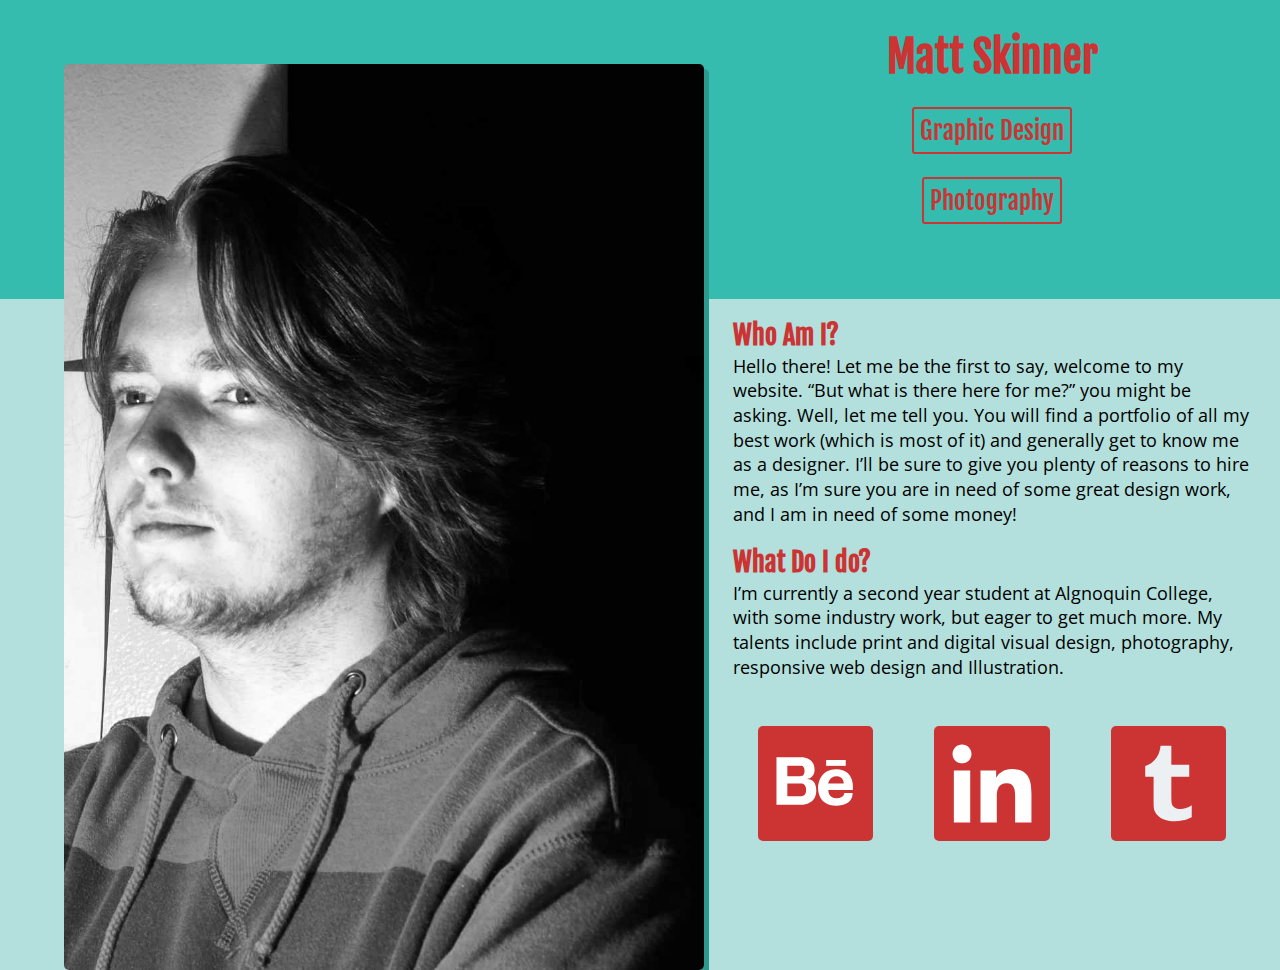
==== index.html @ 2a9425a4 "changed font size" ====
<!DOCTYPE html>
<html lang="en-ca">
<head>
	<meta charset="utf-8">
	<meta name="viewport" content="width=device-width, initial-scale=1.0, maximum-scale=1.0, target-densitydpi=medium-dpi, user-scalable=0" />
	<title>Matt Skinner</title>
	<link href="css/main.css" rel="stylesheet">
	<link href='https://fonts.googleapis.com/css?family=Fjalla+One|Open+Sans:400,400italic' rel='stylesheet' type='text/css'>
	<meta name="handheldfriendly" content="true">
	<meta name="mobileoptimized" content="240">
</head>
<body>



<header>
<img src="images/banner.jpg" alt="a picture of me">
<div class="title">
<h1>Matt Skinner</h1>

	<nav>
		<ul>
			<li class="nav-1"><a href="#">Graphic Design</a></li>
			<li class="nav-2"><a href="#">Photography</a></li>
		</ul>
	</nav>

</header>
</div>
<main>

<div class="who-am-i">
	<h2>Who Am I?</h2>
	<p>
	Hello there! Let me be the first to say, welcome to my website. “But what is there here for me?” you might be asking. Well, let me tell you. You will find a portfolio of all my best work (which is most of it) and generally get to know me as a designer. I’ll be sure to give you plenty of reasons to hire me, as I’m sure you are in need of some great design work, and I am in need of some money!
	</p>


<div class="what-i-do">
	<h2>What Do I do?</h2>
	<p>
	I’m currently a second year student at Algnoquin College, with some industry work, but eager to get much more. My talents include print and digital visual design, photography, responsive web design and Illustration.
	</p>
</div>
</div>
</main>


<footer>
<a href="https://www.behance.net/MattSkinner">
  <img src="images/behance.svg" alt="An icon linking to my e-mail">
</a>

<a href="https://ca.linkedin.com/in/mattskinnerartanddesign">
  <img src="images/linkedin.svg" alt="An icon linking to my e-mail">
</a>

<a href="http://mattskinner30.tumblr.com/">
  <img src="images/tumblr.svg" alt="An icon linking to my e-mail">
</a>

</footer>

























</body>
---- css/main.css ----
/*
font-family: 'Fjalla One', sans-serif;
font-family: 'Libre Baskerville', serif;
dark blue: #35BCAF;
light blue: #B3DFDC;
Blue Shadow: #2B998E;
light red: #EF7E67;
red: #FF6C6A;
Dark red: #CC3333;
*/


@-moz-viewport {width: device-width; scale: 1;}
@-ms-viewport {width: device-width; scale: 1;}
@-o-viewport {width: device-width; scale: 1;}
@-webkit-viewport {width: device-width; scale: 1;}
@viewport {width: device-width; scale: 1;}

html {
	box-sizing: border-box;
	text-size-adjust: 100%;
	-moz-text-size-adjust: 100%;
	-ms-text-size-adjust: 100%;
	-webkit-text-size-adjust: 100%;
	font-size: 100%;
	line-height: 1.3;
	margin-top: 0;
}

*, *::before, *::after {
	box-sizing: inherit;
}

body {
	margin: 0;
}

header {
	background-color: #35BCAF;
    padding-bottom: 1em;
}
header img {
	width: 90%;
	margin: 5% 5% 0 5%;
	border-radius: 5px;
	box-shadow: 5px 5px 0px #2B998E;
}

h1 {
	/*
	background-image: url("../images/banner.jpg");
	background-size: 100%;
	background-repeat: no-repeat;
	*/
	text-align: left;
	font-family: 'Fjalla One', sans-serif;
	font-size: 2.369rem;
	text-align: center;
	color: #CC3333;
}

header nav ul {
	padding:0;
}

header nav li {
	display: block;
	text-decoration: none;
	list-style-type: none;
	text-align: center;
}

.nav-2 {
	margin-top: 2em;
}

header nav a {
	text-decoration: none;
	list-style-type: none;
	font-family: 'Fjalla One', sans-serif;
	color: black;
	font-size: 1.414rem;
	text-align: center;
	color: #CC3333;
	border: 2px solid #CC3333;
	border-radius: 3px;
	padding: 0.25em;
}

header nav a:hover {
	box-shadow: 5px 5px 0px #2B998E;
	padding: 0.35em;
}

main {
	margin-top: 2em;
	background-color: #B3DFDC;
	margin: 0;
	padding: 1em 0 0 0;
}

main h2 {
	font-family: 'Fjalla One', sans-serif;
	color: #CC3333;
	margin:0;
	padding:0 0 0 5%;
}

main p {
	padding: 0 5% 1em 5%;
	font-family: 'Open Sans', sans-serif;
	margin: 0;
}

footer a {
    text-decoration: none;
    color:#292A2E;
	font-family: 'Fjalla One', sans-serif;
}

footer img {
	width: 30%;
	border-radius: 5px;
	margin: 5% 35% 5% 35%;
}

footer img:hover {
	box-shadow: 5px 5px 0px #2B998E;
	width: 35%;
	margin: 5% 32.5% 5% 32.5%;

}
/* For lines on the sides of the nav
.nav-1 {
	border-left: 1px solid #f8381f;
	border-right: 1px solid #f8381f;
	margin-left: 5%;
	margin-bottom: 0.5em;
	padding-left: 10px;
}

.nav-2 {
	border-left: 1px solid #f8381f;
	border-right: 1px solid #f8381f;
	margin-left: 5%;
	padding-left: 10px;
}
*/



@media only screen and (min-width: 24em) {
	footer {
		text-align: center;
		padding-bottom: 2em;
	}

	footer img {
		display: inline-block;
		width: 20%;
		margin: 5%;
	}

	footer img:hover {
		width: 22.5%;
		margin: 0 5%;
	}

}

@media only screen and (min-width: 45em) {
	html {
		font-size: 110%;
		line-height: 1.4;
	}

	.title {
		float: right;
		background-color: #35BCAF;
		width: 40%;
		margin-right: 2.5%;
	}

	header img {
		width: 50%;
		margin: 5% 0 0 5%;
		float: left;
		max-height: 1000px;
		max-width: 706px;
	}

	header {
	padding-bottom: 17em;

	}

	.who-am-i {
		margin-left: 55%;
		clear: right;
	}

	footer {
		width: 45%;
		float: right;
		clear: clear;
	}

	body {
		background-color: #B3DFDC;
	}


}
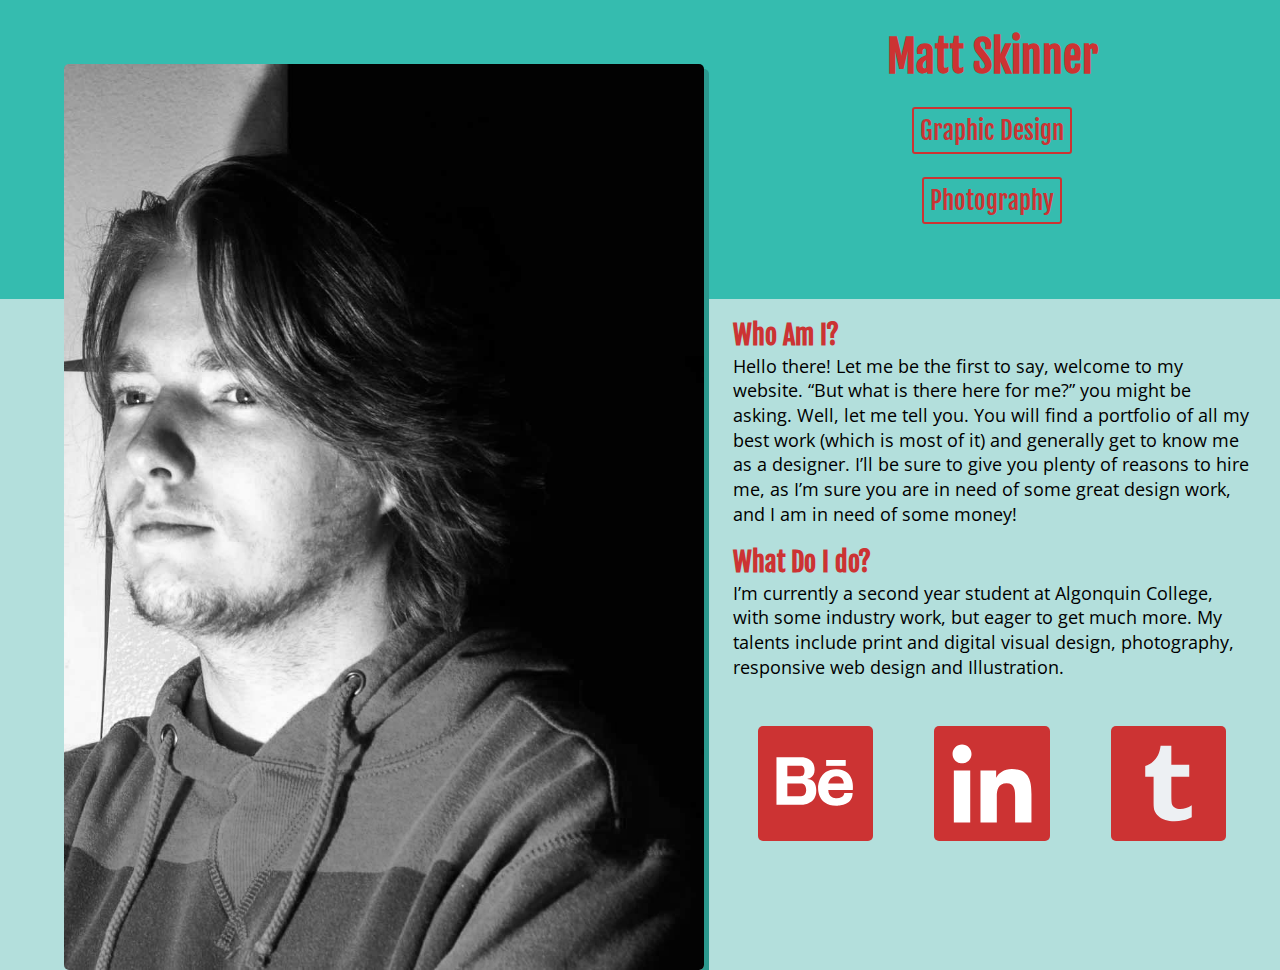
==== commit 52c2956e: "Fixed Typo" ====
--- a/index.html
+++ b/index.html
@@ -39,7 +39,7 @@
 <div class="what-i-do">
 	<h2>What Do I do?</h2>
 	<p>
-	I’m currently a second year student at Algnoquin College, with some industry work, but eager to get much more. My talents include print and digital visual design, photography, responsive web design and Illustration.
+	I’m currently a second year student at Algonquin College, with some industry work, but eager to get much more. My talents include print and digital visual design, photography, responsive web design and Illustration.
 	</p>
 </div>
 </div>
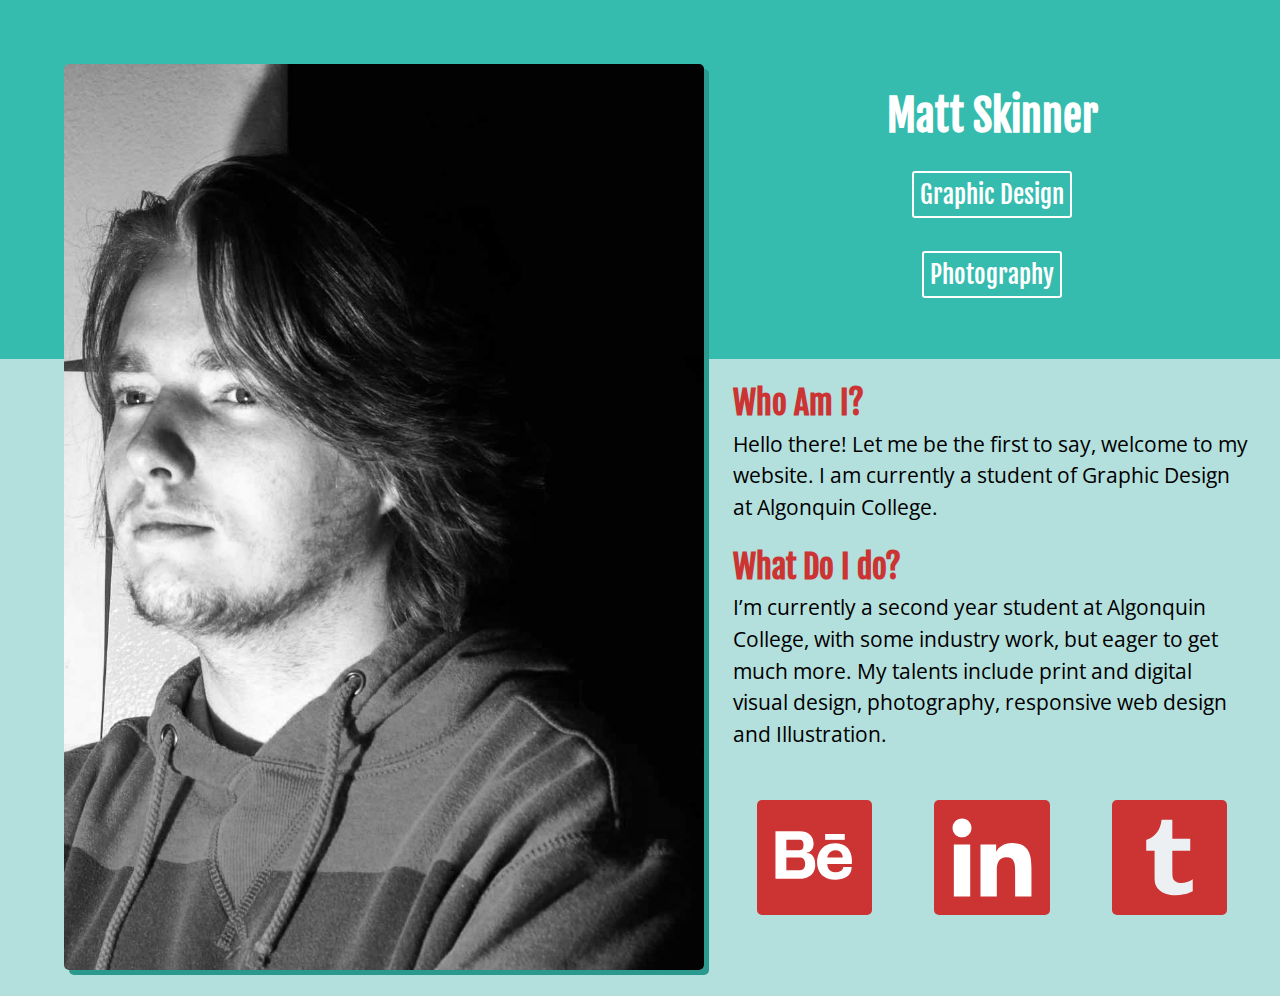
==== commit 5e3e3e19: "Fixed Social Media Placement" ====
--- a/index.html
+++ b/index.html
@@ -32,7 +32,7 @@
 <div class="who-am-i">
 	<h2>Who Am I?</h2>
 	<p>
-	Hello there! Let me be the first to say, welcome to my website. “But what is there here for me?” you might be asking. Well, let me tell you. You will find a portfolio of all my best work (which is most of it) and generally get to know me as a designer. I’ll be sure to give you plenty of reasons to hire me, as I’m sure you are in need of some great design work, and I am in need of some money!
+	Hello there! Let me be the first to say, welcome to my website. I am currently a student of Graphic Design at Algonquin College. 
 	</p>
 
 
@@ -48,15 +48,15 @@
 
 <footer>
 <a href="https://www.behance.net/MattSkinner">
-  <img src="images/behance.svg" alt="An icon linking to my e-mail">
+  <img src="images/behance.svg" alt="An icon linking to my behance">
 </a>
 
 <a href="https://ca.linkedin.com/in/mattskinnerartanddesign">
-  <img src="images/linkedin.svg" alt="An icon linking to my e-mail">
+  <img src="images/linkedin.svg" alt="An icon linking to my linkedin">
 </a>
 
 <a href="http://mattskinner30.tumblr.com/">
-  <img src="images/tumblr.svg" alt="An icon linking to my e-mail">
+  <img src="images/tumblr.svg" alt="An icon linking to my tumblr">
 </a>
 
 </footer>
--- a/css/main.css
+++ b/css/main.css
@@ -7,6 +7,9 @@
 light red: #EF7E67;
 red: #FF6C6A;
 Dark red: #CC3333;
+
+
+FAVE ICON
 */
 
 
@@ -33,6 +36,7 @@
 
 body {
 	margin: 0;
+	background-color: #B3DFDC;
 }
 
 header {
@@ -56,7 +60,7 @@
 	font-family: 'Fjalla One', sans-serif;
 	font-size: 2.369rem;
 	text-align: center;
-	color: #CC3333;
+	color: white;
 }
 
 header nav ul {
@@ -81,8 +85,8 @@
 	color: black;
 	font-size: 1.414rem;
 	text-align: center;
-	color: #CC3333;
-	border: 2px solid #CC3333;
+	color: white;
+	border: 2px solid white;
 	border-radius: 3px;
 	padding: 0.25em;
 }
@@ -90,6 +94,8 @@
 header nav a:hover {
 	box-shadow: 5px 5px 0px #2B998E;
 	padding: 0.35em;
+	border: 3px solid #CC3333;
+	color: #CC3333;
 }
 
 main {
@@ -119,6 +125,19 @@
 }
 
 footer img {
+		display: inline-block;
+		border-radius: 5px;
+		width: 20%;
+		margin: 5%;
+	}
+
+	footer img:hover {
+		width: 22.5%;
+		margin: 0 5%;
+}
+
+/*
+footer img {
 	width: 30%;
 	border-radius: 5px;
 	margin: 5% 35% 5% 35%;
@@ -130,6 +149,9 @@
 	margin: 5% 32.5% 5% 32.5%;
 
 }
+
+*/
+
 /* For lines on the sides of the nav
 .nav-1 {
 	border-left: 1px solid #f8381f;
@@ -202,7 +224,7 @@
 	footer {
 		width: 45%;
 		float: right;
-		clear: clear;
+		clear: none;
 	}
 
 	body {
@@ -212,38 +234,57 @@
 
 }
 
-
-
-
-
-
-
-
-
-
-
-
-
-
-
-
-
-
-
-
-
-
-
-
-
-
-
-
-
-
-
-
-
-
-
-
+@media only screen and (min-width: 73em) {
+	body {
+		max-width: 1500px;
+		font-size: 120%;
+		line-height: 1.5;
+	}
+
+
+	h1 {
+		margin-top: 2em;
+		font-size: 200%;
+	}
+
+	footer {
+		float: right;
+		clear: none;
+	}
+}
+
+
+
+
+
+
+
+
+
+
+
+
+
+
+
+
+
+
+
+
+
+
+
+
+
+
+
+
+
+
+
+
+
+
+
+
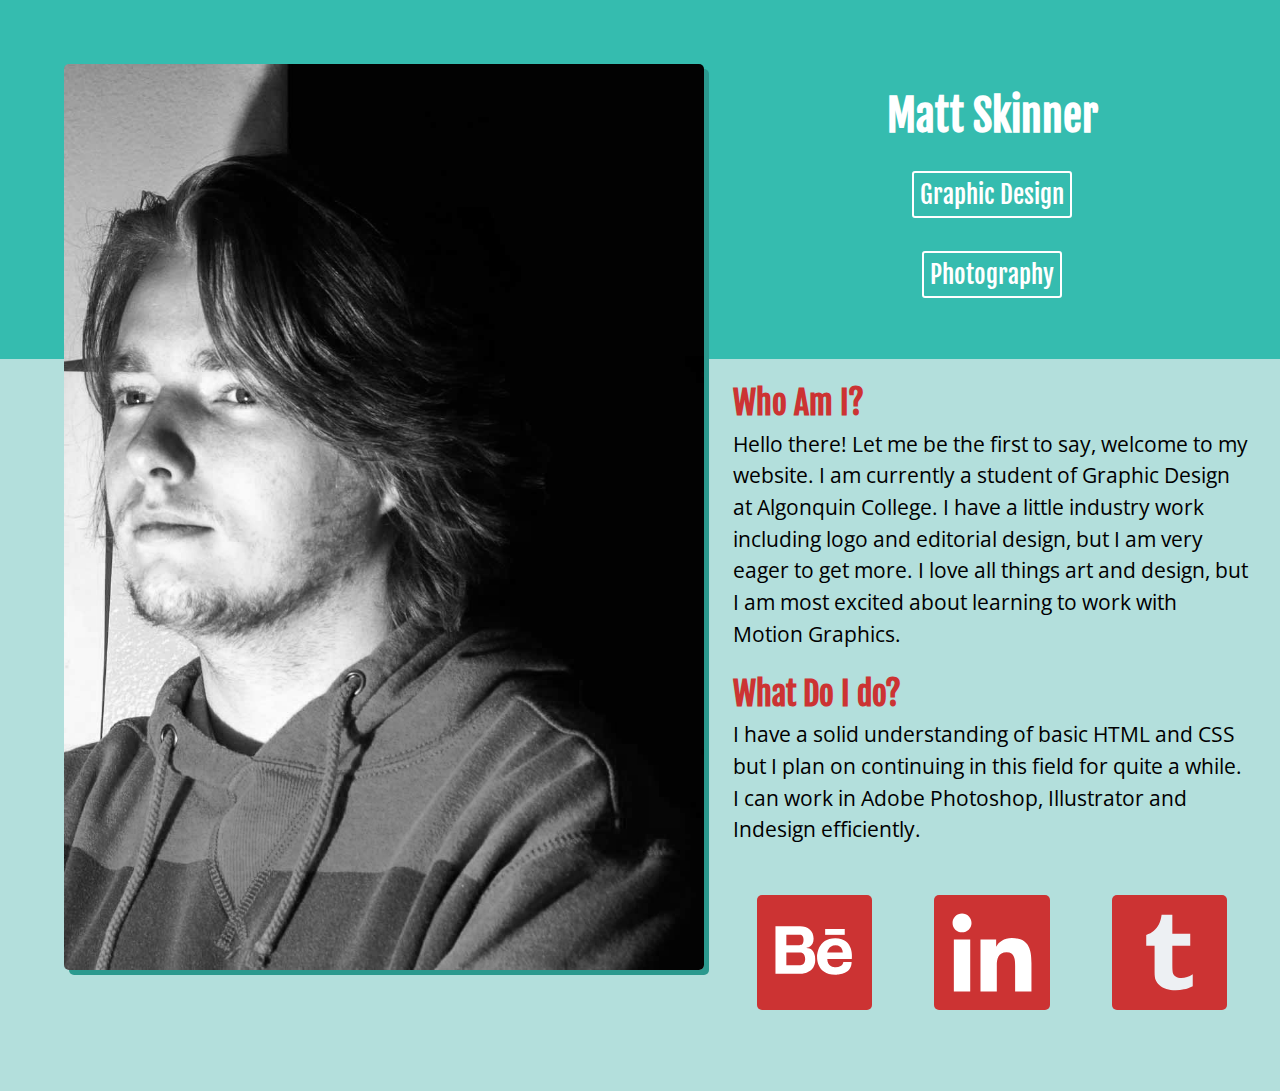
==== commit e868b2b6: "Added a gallery page" ====
--- a/index.html
+++ b/index.html
@@ -5,6 +5,7 @@
 	<meta name="viewport" content="width=device-width, initial-scale=1.0, maximum-scale=1.0, target-densitydpi=medium-dpi, user-scalable=0" />
 	<title>Matt Skinner</title>
 	<link href="css/main.css" rel="stylesheet">
+
 	<link href='https://fonts.googleapis.com/css?family=Fjalla+One|Open+Sans:400,400italic' rel='stylesheet' type='text/css'>
 	<meta name="handheldfriendly" content="true">
 	<meta name="mobileoptimized" content="240">
@@ -20,8 +21,8 @@
 
 	<nav>
 		<ul>
-			<li class="nav-1"><a href="#">Graphic Design</a></li>
-			<li class="nav-2"><a href="#">Photography</a></li>
+			<li class="nav-1"><a href="gallery.html">Graphic Design</a></li>
+			<li class="nav-2"><a href="gallery.html">Photography</a></li>
 		</ul>
 	</nav>
 
@@ -32,14 +33,14 @@
 <div class="who-am-i">
 	<h2>Who Am I?</h2>
 	<p>
-	Hello there! Let me be the first to say, welcome to my website. I am currently a student of Graphic Design at Algonquin College. 
+	Hello there! Let me be the first to say, welcome to my website. I am currently a student of Graphic Design at Algonquin College. I have a little industry work including logo and editorial design, but I am very eager to get more. I love all things art and design, but I am most excited about learning to work with Motion Graphics. 
 	</p>
 
 
 <div class="what-i-do">
 	<h2>What Do I do?</h2>
 	<p>
-	I’m currently a second year student at Algonquin College, with some industry work, but eager to get much more. My talents include print and digital visual design, photography, responsive web design and Illustration.
+	I have a solid understanding of basic HTML and CSS but I plan on continuing in this field for quite a while. I can work in Adobe Photoshop, Illustrator and Indesign efficiently. 
 	</p>
 </div>
 </div>
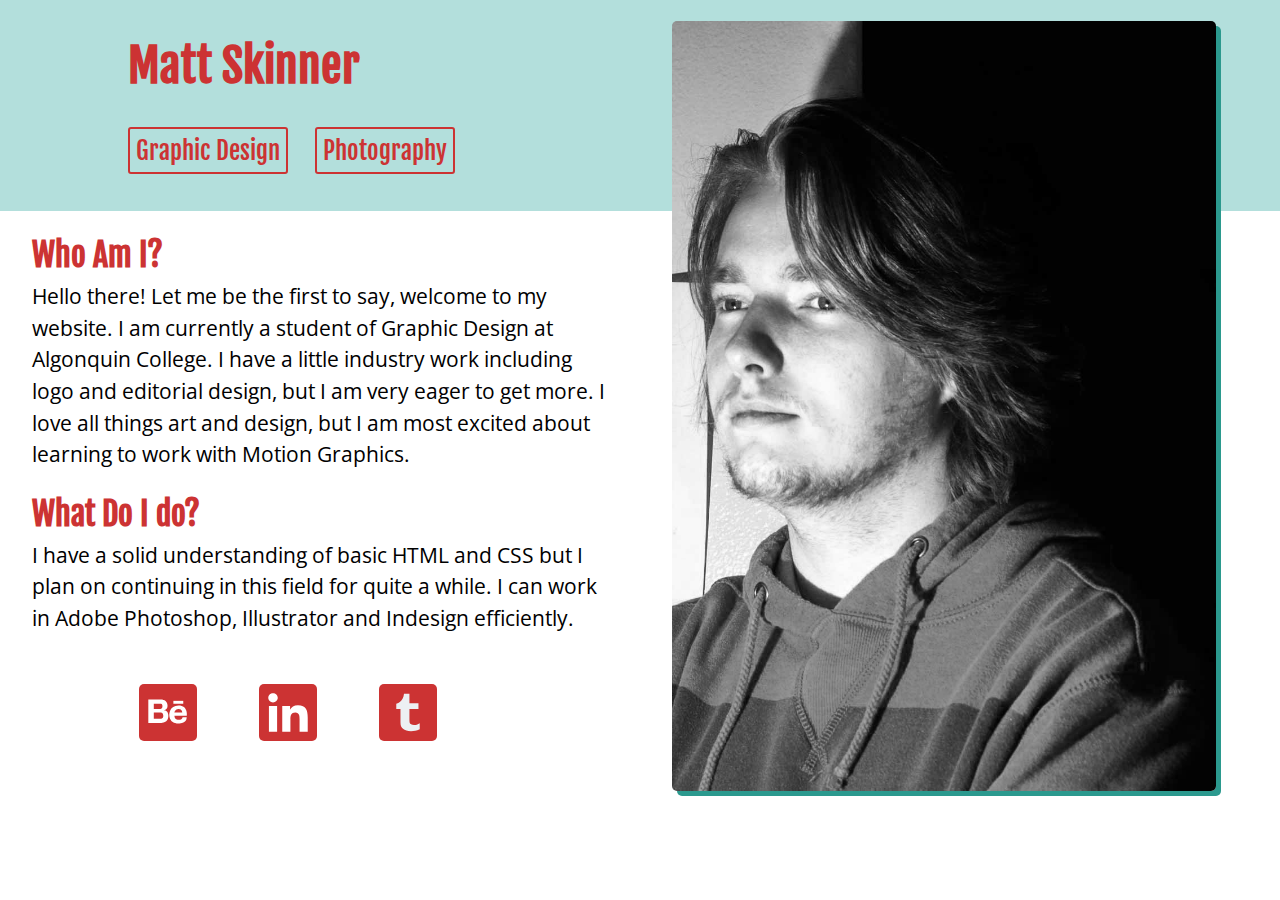
==== commit ccf2c29e: "Adjusted media query size and colour" ====
--- a/index.html
+++ b/index.html
@@ -6,7 +6,7 @@
 	<title>Matt Skinner</title>
 	<link href="css/main.css" rel="stylesheet">
 
-	<link href='https://fonts.googleapis.com/css?family=Fjalla+One|Open+Sans:400,400italic' rel='stylesheet' type='text/css'>
+	<link href='https://fonts.googleapis.com/css?family=Fjalla+One%7COpen+Sans:400,400italic' rel='stylesheet' type='text/css'>
 	<meta name="handheldfriendly" content="true">
 	<meta name="mobileoptimized" content="240">
 </head>
@@ -25,9 +25,8 @@
 			<li class="nav-2"><a href="gallery.html">Photography</a></li>
 		</ul>
 	</nav>
-
+</div>
 </header>
-</div>
 <main>
 
 <div class="who-am-i">
@@ -62,28 +61,4 @@
 
 </footer>
 
-
-
-
-
-
-
-
-
-
-
-
-
-
-
-
-
-
-
-
-
-
-
-
-
 </body>
--- a/css/main.css
+++ b/css/main.css
@@ -25,7 +25,6 @@
 	-moz-text-size-adjust: 100%;
 	-ms-text-size-adjust: 100%;
 	-webkit-text-size-adjust: 100%;
-	font-size: 100%;
 	line-height: 1.3;
 	margin-top: 0;
 }
@@ -36,11 +35,11 @@
 
 body {
 	margin: 0;
+	background-color: white;
+}
+
+header {
 	background-color: #B3DFDC;
-}
-
-header {
-	background-color: #35BCAF;
     padding-bottom: 1em;
 }
 header img {
@@ -51,16 +50,11 @@
 }
 
 h1 {
-	/*
-	background-image: url("../images/banner.jpg");
-	background-size: 100%;
-	background-repeat: no-repeat;
-	*/
 	text-align: left;
 	font-family: 'Fjalla One', sans-serif;
 	font-size: 2.369rem;
 	text-align: center;
-	color: white;
+	color: #CC3333;
 }
 
 header nav ul {
@@ -85,14 +79,14 @@
 	color: black;
 	font-size: 1.414rem;
 	text-align: center;
-	color: white;
-	border: 2px solid white;
+	color: #CC3333;
+	border: 2px solid #CC3333;
 	border-radius: 3px;
 	padding: 0.25em;
 }
 
 header nav a:hover {
-	box-shadow: 5px 5px 0px #2B998E;
+	box-shadow: 5px 5px 0px #0e0e0e;
 	padding: 0.35em;
 	border: 3px solid #CC3333;
 	color: #CC3333;
@@ -100,7 +94,6 @@
 
 main {
 	margin-top: 2em;
-	background-color: #B3DFDC;
 	margin: 0;
 	padding: 1em 0 0 0;
 }
@@ -118,6 +111,9 @@
 	margin: 0;
 }
 
+footer {
+	text-align: center;
+}
 footer a {
     text-decoration: none;
     color:#292A2E;
@@ -129,45 +125,18 @@
 		border-radius: 5px;
 		width: 20%;
 		margin: 5%;
-	}
-
-	footer img:hover {
-		width: 22.5%;
-		margin: 0 5%;
-}
-
-/*
-footer img {
-	width: 30%;
-	border-radius: 5px;
-	margin: 5% 35% 5% 35%;
-}
+		min-width: 50px;
+	}
 
 footer img:hover {
-	box-shadow: 5px 5px 0px #2B998E;
-	width: 35%;
-	margin: 5% 32.5% 5% 32.5%;
-
-}
-
-*/
-
-/* For lines on the sides of the nav
-.nav-1 {
-	border-left: 1px solid #f8381f;
-	border-right: 1px solid #f8381f;
-	margin-left: 5%;
-	margin-bottom: 0.5em;
-	padding-left: 10px;
-}
-
-.nav-2 {
-	border-left: 1px solid #f8381f;
-	border-right: 1px solid #f8381f;
-	margin-left: 5%;
-	padding-left: 10px;
-}
-*/
+		transform: translate(0, -5px);
+		box-shadow: 5px 5px 0px #252525;
+
+	}
+
+
+
+
 
 
 
@@ -179,18 +148,20 @@
 
 	footer img {
 		display: inline-block;
-		width: 20%;
+		width: 10%;
 		margin: 5%;
 	}
 
-	footer img:hover {
-		width: 22.5%;
-		margin: 0 5%;
-	}
-
-}
-
-@media only screen and (min-width: 45em) {
+}
+
+
+
+
+
+
+
+
+@media only screen and (min-width: 35em) {
 	html {
 		font-size: 110%;
 		line-height: 1.4;
@@ -198,41 +169,44 @@
 
 	.title {
 		float: right;
-		background-color: #35BCAF;
 		width: 40%;
 		margin-right: 2.5%;
 	}
 
+	h1, .title li {
+		text-align: left;
+	}
+
 	header img {
-		width: 50%;
-		margin: 5% 0 0 5%;
-		float: left;
+		width: 45%;
+		margin: 5% 5% 0 0;
+		float: right;
 		max-height: 1000px;
 		max-width: 706px;
 	}
 
 	header {
-	padding-bottom: 17em;
+	padding-bottom: 15em;
 
 	}
 
 	.who-am-i {
-		margin-left: 55%;
-		clear: right;
+		width: 50%;
 	}
 
 	footer {
 		width: 45%;
-		float: right;
-		clear: none;
-	}
-
-	body {
-		background-color: #B3DFDC;
-	}
-
-
-}
+	}
+
+}
+
+
+
+
+
+
+
+
 
 @media only screen and (min-width: 73em) {
 	body {
@@ -241,50 +215,63 @@
 		line-height: 1.5;
 	}
 
+	header {
+		padding-bottom: 10em;
+
+	}
+
+	header img {
+		margin-top: 1em;
+		max-width: 544px;
+		max-height: 770px;
+	}
 
 	h1 {
-		margin-top: 2em;
-		font-size: 200%;
-	}
-
-	footer {
-		float: right;
-		clear: none;
-	}
-}
-
-
-
-
-
-
-
-
-
-
-
-
-
-
-
-
-
-
-
-
-
-
-
-
-
-
-
-
-
-
-
-
-
-
-
-
+
+		font-size: 220%;
+	}
+
+	.title li {
+		display: inline-block;
+		margin: 0 1em 0 0;
+	}
+
+
+
+}
+
+
+
+
+
+
+
+
+
+
+
+
+
+
+
+
+
+
+
+
+
+
+
+
+
+
+
+
+
+
+
+
+
+
+
+
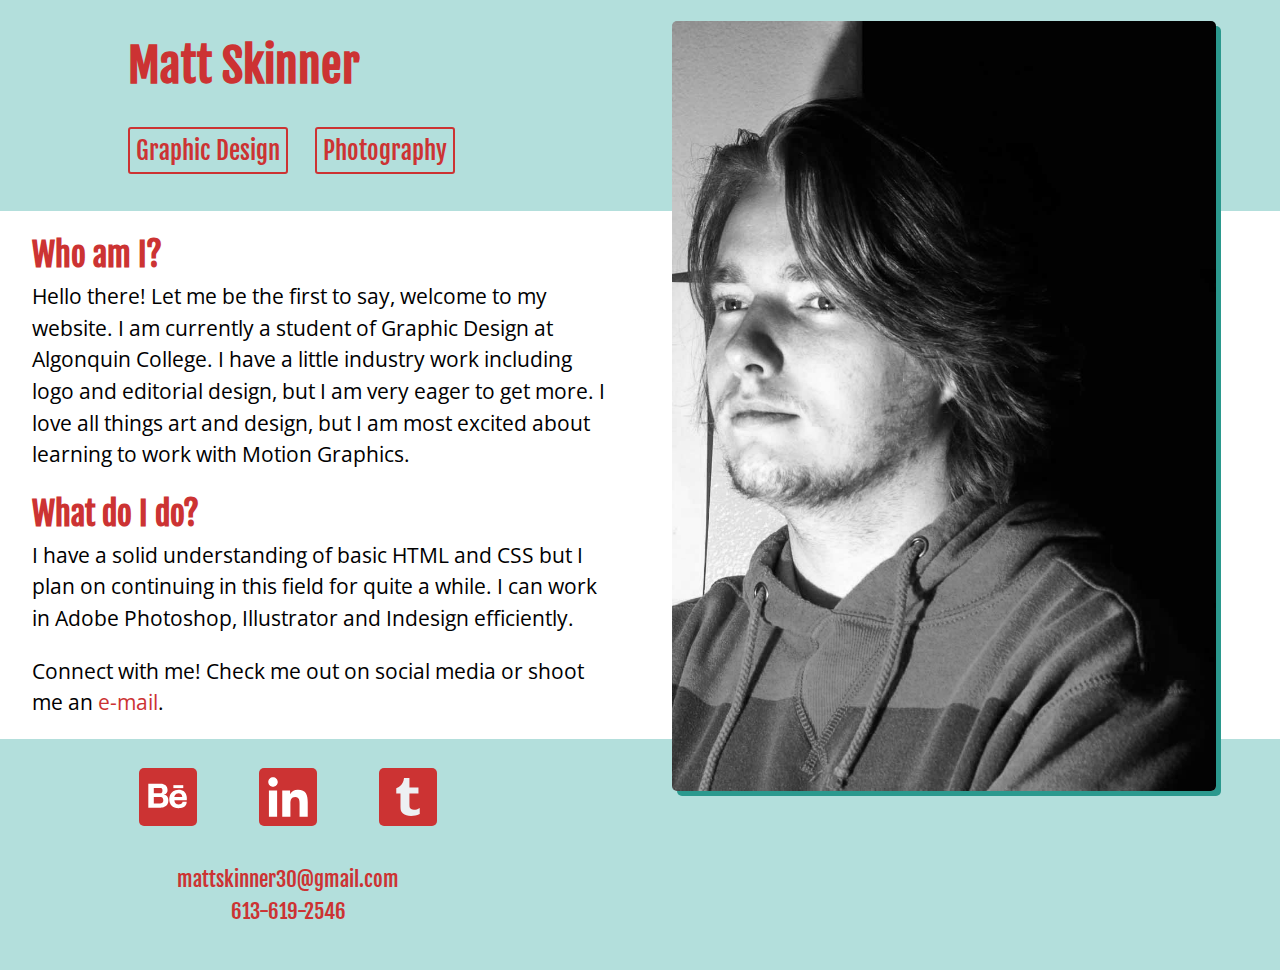
==== commit 7f8ca425: "Adde final (hopefully) Touches" ====
--- a/index.html
+++ b/index.html
@@ -5,7 +5,7 @@
 	<meta name="viewport" content="width=device-width, initial-scale=1.0, maximum-scale=1.0, target-densitydpi=medium-dpi, user-scalable=0" />
 	<title>Matt Skinner</title>
 	<link href="css/main.css" rel="stylesheet">
-
+	<link rel="shortcut icon" href="images/favicon.png">
 	<link href='https://fonts.googleapis.com/css?family=Fjalla+One%7COpen+Sans:400,400italic' rel='stylesheet' type='text/css'>
 	<meta name="handheldfriendly" content="true">
 	<meta name="mobileoptimized" content="240">
@@ -30,22 +30,24 @@
 <main>
 
 <div class="who-am-i">
-	<h2>Who Am I?</h2>
+	<h2>Who am I?</h2>
 	<p>
 	Hello there! Let me be the first to say, welcome to my website. I am currently a student of Graphic Design at Algonquin College. I have a little industry work including logo and editorial design, but I am very eager to get more. I love all things art and design, but I am most excited about learning to work with Motion Graphics. 
 	</p>
 
 
-<div class="what-i-do">
-	<h2>What Do I do?</h2>
+
+	<h2>What do I do?</h2>
 	<p>
 	I have a solid understanding of basic HTML and CSS but I plan on continuing in this field for quite a while. I can work in Adobe Photoshop, Illustrator and Indesign efficiently. 
 	</p>
-</div>
+
+	<p>Connect with me! Check me out on social media or shoot me an <a  class="email" href="mailto:mattskinner30@gmail.com">e-mail</a>.</p>
+
 </div>
 </main>
 
-
+<div class="bgcolour">
 <footer>
 <a href="https://www.behance.net/MattSkinner">
   <img src="images/behance.svg" alt="An icon linking to my behance">
@@ -59,6 +61,10 @@
   <img src="images/tumblr.svg" alt="An icon linking to my tumblr">
 </a>
 
+<div class="contact">
+<a href="mailto:mattskinner30@gmail.com"><address>mattskinner30@gmail.com</address></a>
+<a href="tel:613-619-2546">613-619-2546</a>
+</div>
 </footer>
-
+</div>
 </body>
--- a/css/main.css
+++ b/css/main.css
@@ -86,7 +86,7 @@
 }
 
 header nav a:hover {
-	box-shadow: 5px 5px 0px #0e0e0e;
+	box-shadow: 5px 5px 0px #2B998E;
 	padding: 0.35em;
 	border: 3px solid #CC3333;
 	color: #CC3333;
@@ -111,9 +111,19 @@
 	margin: 0;
 }
 
+.email {
+	text-decoration: none;
+	color:#CC3333;
+}
+
+.email:hover {
+	text-decoration: underline;
+}
+
 footer {
 	text-align: center;
 }
+
 footer a {
     text-decoration: none;
     color:#292A2E;
@@ -130,14 +140,40 @@
 
 footer img:hover {
 		transform: translate(0, -5px);
-		box-shadow: 5px 5px 0px #252525;
-
-	}
-
-
-
-
-
+		box-shadow: 5px 5px 0px #aaa;
+
+	}
+
+
+
+.contact {
+			text-align: left;
+			text-decoration: none;
+			font-family: 'Fjalla One', sans-serif;
+			color: #CC3333;
+			text-align: center;
+			line-height: 1.5;
+}
+
+.contact a {
+			color:#CC3333;
+
+
+}
+
+address {
+			font-style: normal;
+			color: #CC3333;
+}
+
+footer a:hover {
+	text-decoration: underline;
+}
+
+.bgcolour {
+		background-color: #B3DFDC;
+
+}
 
 
 @media only screen and (min-width: 24em) {
@@ -241,37 +277,80 @@
 }
 
 
-
-
-
-
-
-
-
-
-
-
-
-
-
-
-
-
-
-
-
-
-
-
-
-
-
-
-
-
-
-
-
-
-
-
+@media print {
+		body {
+			width: 336px;
+			height: 192px;
+			border: 2px dashed #CC3333;
+		}
+
+		img {
+			display: none;
+		}
+
+		main a {
+			d
+			isplay: none;
+		}
+		header a {
+			display: none;
+		}
+
+		h1 {
+			text-align: left;
+			float: left;
+			padding-left: 5%;
+			margin-top: 0;
+			border-bottom: 1px solid #CC3333;
+			width: 336px;
+		}
+
+		h2, p {
+			display: none;
+		}
+
+		footer img {
+			display: none;
+		}
+
+		.contact {
+			text-align: left;
+			padding-left: 5%;
+		}
+	
+
+		
+}
+
+
+
+
+
+
+
+
+
+
+
+
+
+
+
+
+
+
+
+
+
+
+
+
+
+
+
+
+
+
+
+
+
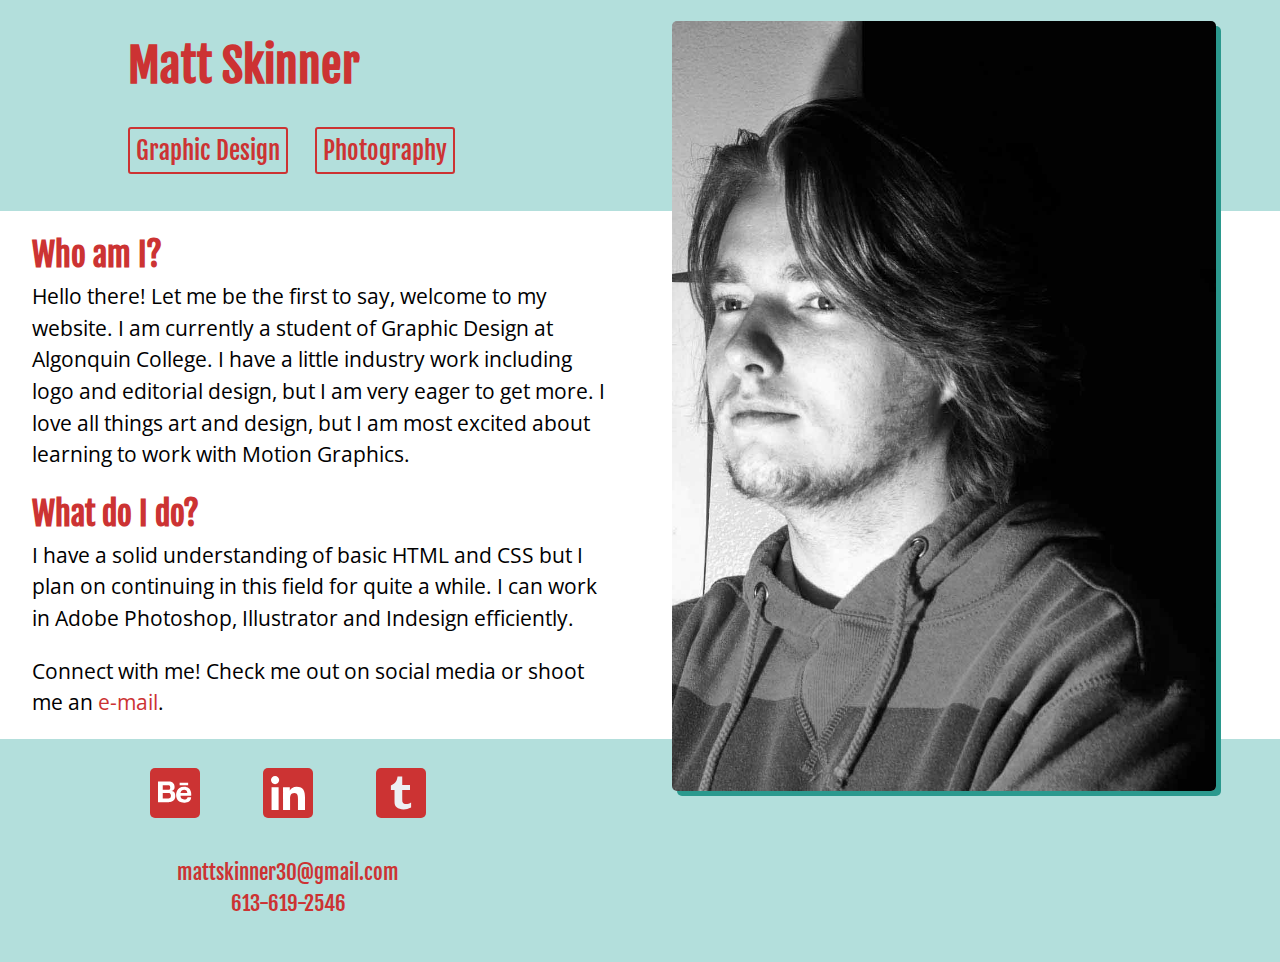
==== commit 1bdaa5bd: "Alt tags" ====
--- a/index.html
+++ b/index.html
@@ -50,15 +50,15 @@
 <div class="bgcolour">
 <footer>
 <a href="https://www.behance.net/MattSkinner">
-  <img src="images/behance.svg" alt="An icon linking to my behance">
+  <img src="images/behance.svg" alt="An icon linking to my behance" alt="Behance logo">
 </a>
 
 <a href="https://ca.linkedin.com/in/mattskinnerartanddesign">
-  <img src="images/linkedin.svg" alt="An icon linking to my linkedin">
+  <img src="images/linkedin.svg" alt="An icon linking to my linkedin" alt="linkedin logo">
 </a>
 
 <a href="http://mattskinner30.tumblr.com/">
-  <img src="images/tumblr.svg" alt="An icon linking to my tumblr">
+  <img src="images/tumblr.svg" alt="An icon linking to my tumblr" alt="tumblr logo">
 </a>
 
 <div class="contact">
--- a/css/main.css
+++ b/css/main.css
@@ -1,18 +1,3 @@
-/*
-font-family: 'Fjalla One', sans-serif;
-font-family: 'Libre Baskerville', serif;
-dark blue: #35BCAF;
-light blue: #B3DFDC;
-Blue Shadow: #2B998E;
-light red: #EF7E67;
-red: #FF6C6A;
-Dark red: #CC3333;
-
-
-FAVE ICON
-*/
-
-
 @-moz-viewport {width: device-width; scale: 1;}
 @-ms-viewport {width: device-width; scale: 1;}
 @-o-viewport {width: device-width; scale: 1;}
@@ -140,7 +125,7 @@
 
 footer img:hover {
 		transform: translate(0, -5px);
-		box-shadow: 5px 5px 0px #aaa;
+		box-shadow: 5px 5px 0px #2B998E;
 
 	}
 
@@ -190,13 +175,6 @@
 
 }
 
-
-
-
-
-
-
-
 @media only screen and (min-width: 35em) {
 	html {
 		font-size: 110%;
@@ -230,19 +208,22 @@
 		width: 50%;
 	}
 
-	footer {
-		width: 45%;
-	}
-
-}
-
-
-
-
-
-
-
-
+	footer img {
+		max-width: 50px;
+
+	}
+
+}
+
+
+@media only screen and (min-width: 63.438em) {
+		footer {
+			width: 45%;
+		}
+
+
+
+}
 
 @media only screen and (min-width: 73em) {
 	body {
@@ -289,8 +270,7 @@
 		}
 
 		main a {
-			d
-			isplay: none;
+			display: none;
 		}
 		header a {
 			display: none;
@@ -320,37 +300,4 @@
 	
 
 		
-}
-
-
-
-
-
-
-
-
-
-
-
-
-
-
-
-
-
-
-
-
-
-
-
-
-
-
-
-
-
-
-
-
-
+}